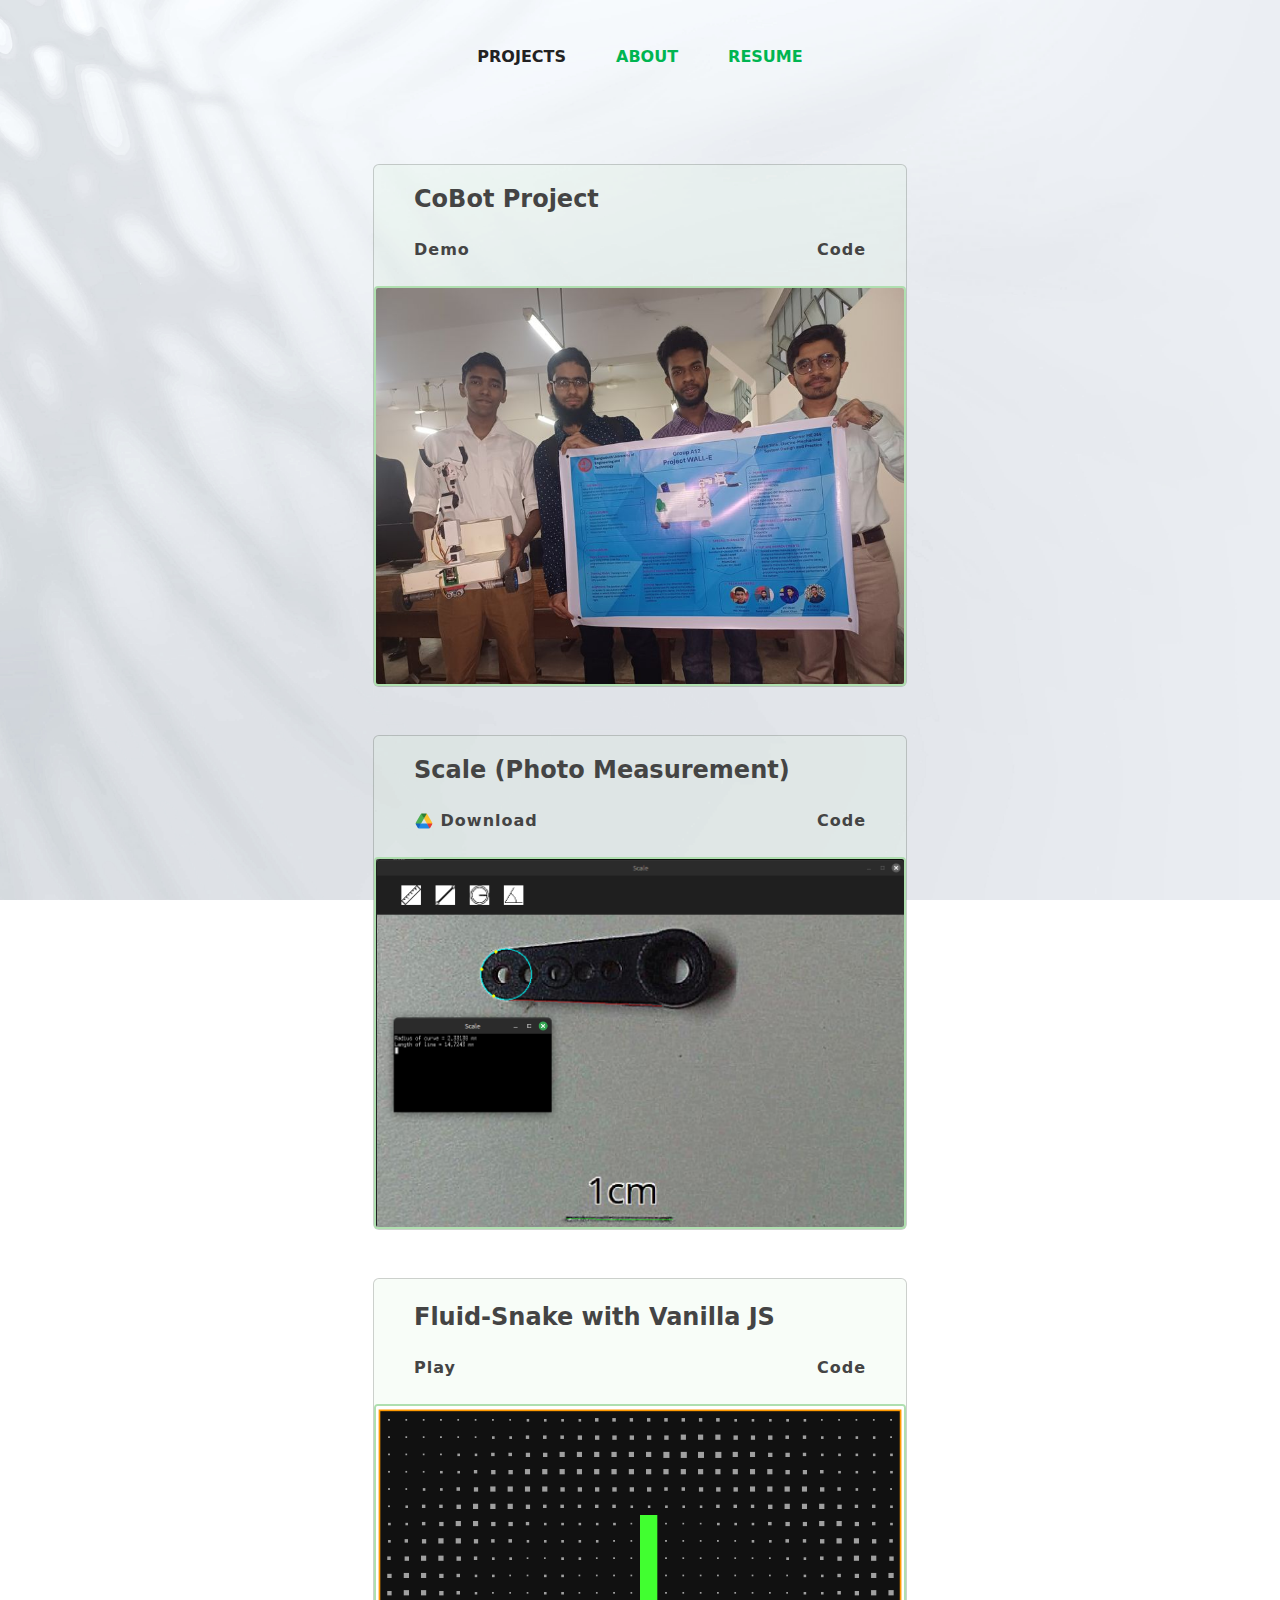
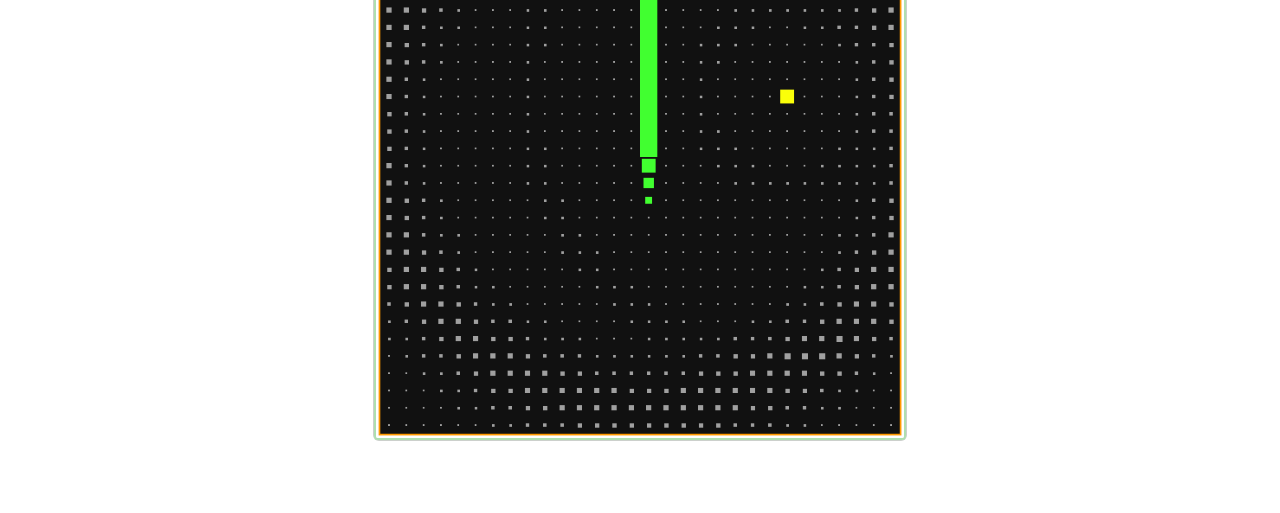
==== index.html @ 67dd0da6 "Oops 😅" ====
<!DOCTYPE html>
<html lang="en">
<head>
    <meta charset="UTF-8">
    <meta http-equiv="X-UA-Compatible" content="IE=edge">
    <meta name="viewport" content="width=device-width, initial-scale=1.0">
    <link rel="stylesheet" href="style.css">
    
    <link rel="icon" type="image/x-icon" href="favicon.ico">

    <link href="https://fonts.googleapis.com/css?family=Libre+Baskerville:400,400i,700|Libre+Franklin" rel="stylesheet">
    
    <link href="https://cdn.jsdelivr.net/npm/bootstrap@5.3.3/dist/css/bootstrap.min.css" rel="stylesheet" integrity="sha384-QWTKZyjpPEjISv5WaRU9OFeRpok6YctnYmDr5pNlyT2bRjXh0JMhjY6hW+ALEwIH" crossorigin="anonymous">
    <link rel="stylesheet" href="https://use.fontawesome.com/releases/v5.15.3/css/all.css" integrity="sha384-SZXxX4whJ79/gErwcOYf+zWLeJdY/qpuqC4cAa9rOGUstPomtqpuNWT9wdPEn2fk" crossorigin="anonymous">
    <title>Hossain Rion</title>
</head>
<body>

     <nav>
        <ul id="nav" class="nav">
            <a id="projectButton">PROJECTS</a>
            <a href="https://best-rion.github.io/me/about/">ABOUT</a>
            <a href="https://best-rion.github.io/me/resume/">RESUME</a>
        </ul>
    </nav>


    <div class="container px-4 pb-4" style="margin-top: 90px;">

        <div class="row">

            <div class="col-md-3">
            </div>

            <div class="col-md-6">

                <div class="card mb-5">
                    <div class="card-body mx-4">


                        <h4 class="card-title mt-1 mb-4"><strong><a href="https://best-rion.github.io/me/projects/cobot">CoBot Project <small><i class="fa fa-link"></i></small></a></strong></h4> 


                        <div class="buttons d-flex justify-content-between my-2">
                            <a href="https://youtu.be/s4-VwGIA23M?feature=shared" class="video" target="_blank"><i class="fab fa-youtube"></i> <span>Demo</span></a>
                            <a href="https://drive.google.com/drive/folders/1UnRLRKpYMSq6IgiAxUW89C7JoHfhOBBL?usp=sharing" class="code" target="_blank"><i class="fa fa-code"></i> <span>Code</span></a>
                        </div>
                    </div>
                    <a href="https://best-rion.github.io/me/projects/images/cobot.jpg"><img class="card-img-bottom" src="projects/images/cobot.jpg" alt="..."></a>
                </div>

                <div class="card mb-5">
                    <div class="card-body mx-4">

                        <h4 class="card-title mt-1 mb-4"><strong><a href="projects/scale">Scale (Photo Measurement) <small><i class="fa fa-link"></i></small></a></strong></h4> 

                        <div class="buttons d-flex justify-content-between my-2">
                            <a href="https://drive.google.com/drive/folders/1VV7o0hwPPrWhuUcIocWwbEvyMAl4trq7?usp=drive_link" class="download">
                                <svg xmlns="http://www.w3.org/2000/svg" x="0px" y="0px" width="20" height="20" viewBox="0 0 48 48">
<path fill="#1e88e5" d="M38.59,39c-0.535,0.93-0.298,1.68-1.195,2.197C36.498,41.715,35.465,42,34.39,42H13.61 c-1.074,0-2.106-0.285-3.004-0.802C9.708,40.681,9.945,39.93,9.41,39l7.67-9h13.84L38.59,39z"></path><path fill="#fbc02d" d="M27.463,6.999c1.073-0.002,2.104-0.716,3.001-0.198c0.897,0.519,1.66,1.27,2.197,2.201l10.39,17.996 c0.537,0.93,0.807,1.967,0.808,3.002c0.001,1.037-1.267,2.073-1.806,3.001l-11.127-3.005l-6.924-11.993L27.463,6.999z"></path><path fill="#e53935" d="M43.86,30c0,1.04-0.27,2.07-0.81,3l-3.67,6.35c-0.53,0.78-1.21,1.4-1.99,1.85L30.92,30H43.86z"></path><path fill="#4caf50" d="M5.947,33.001c-0.538-0.928-1.806-1.964-1.806-3c0.001-1.036,0.27-2.073,0.808-3.004l10.39-17.996 c0.537-0.93,1.3-1.682,2.196-2.2c0.897-0.519,1.929,0.195,3.002,0.197l3.459,11.009l-6.922,11.989L5.947,33.001z"></path><path fill="#1565c0" d="M17.08,30l-6.47,11.2c-0.78-0.45-1.46-1.07-1.99-1.85L4.95,33c-0.54-0.93-0.81-1.96-0.81-3H17.08z"></path><path fill="#2e7d32" d="M30.46,6.8L24,18L17.53,6.8c0.78-0.45,1.66-0.73,2.6-0.79L27.46,6C28.54,6,29.57,6.28,30.46,6.8z"></path>
</svg>
                                <span>Download</span></a>
                            <a href="https://github.com/best-rion/Scale" class="code" target="_blank"><i class="fa fa-code"></i> <span>Code</span></a>
                        </div>
                    </div>
                    <a href="https://best-rion.github.io/me/projects/images/scale.png"><img class="card-img-bottom" src="projects/images/scale.png" alt="..."></a>
                </div>

                <div class="card mb-5">
                    <div class="card-body mx-4">
                        <h4 class="card-title mt-2 mb-4"><strong>Fluid-Snake with Vanilla JS</strong></h4>
                        <div class="buttons d-flex justify-content-between my-2">
                            <a href="https://best-rion.github.io/FluidSnake" class="play" target="_blank"><i class="fa fa-play"></i>  <span>Play</span></a>
                            <a href="https://github.com/best-rion/FluidSnake" class="code" target="_blank"><i class="fa fa-code"></i> <span>Code</span></a>
                        </div>
                    </div>
                    <a href="https://best-rion.github.io/me/projects/images/fluid_snake.png"><img class="card-img-bottom" src="projects/images/fluid_snake.png" alt="..."></a>
                </div>

                
            </div>

            <div class="col-md-3">
            </div>

        </div>

    </div>

    <script src="https://cdn.jsdelivr.net/npm/bootstrap@5.3.3/dist/js/bootstrap.bundle.min.js" integrity="sha384-YvpcrYf0tY3lHB60NNkmXc5s9fDVZLESaAA55NDzOxhy9GkcIdslK1eN7N6jIeHz" crossorigin="anonymous"></script>
</body>
</html>
---- style.css ----
:root {
  --light: #00d55f;
  --dark: #00b551;
}

*{
    box-sizing: border-box;
    margin: 0;
    padding: 0;
}

a{
    text-decoration: none !important;
    color: #444 !important;
}

.fa-link{
  color: #bebebe !important;
}

a:hover{
    color: #bebebe !important;
}

body{
    height: 100vh;
    width: 100%;
    padding:0;
    margin:0;
    background-repeat: no-repeat;
    background-size: cover;
    background-image: url("bg.jpg");
    background-position: center center;
    background-attachment: fixed;
    position: relative;
}
.card {
    background-color: #d8f5d82c !important;

}

.card h4 {
    color: #444;
}

.card .buttons a {

    color: rgb(100, 100, 100);
    font-weight: 600;
    letter-spacing: 1px;

}

.card img {
   border-radius: 4px;
   border: 2px solid #AFDFAF;
}

.striked {
    text-decoration: line-through;
}


.fa-youtube {
    color: #CD201F;
}

.fa-code {
    color: #7F00FF;
}

.fa-globe {
    color:rgb(0, 128, 179);
}

.fa-play
{
  color: #4493f8;
}

.video:hover > span {
    color: #CD201F;
}

.link:hover > span {
    color:rgb(0, 128, 179);
}

.download:hover > span {
  color: #1594d4;
}

.code:hover > span {
    color:#7F00FF;
}

.play:hover > span {
    color: #4493f8;
}

nav {
    position: relative;
    width: 100%;
    margin-top: 40px;
}



.nav {
    padding: 0;
    width: 100%;
    text-align: center;
    background-color: transparent;
    position: relative;
}


ul a {
    text-align: center;
    display: inline-block;
    color: var(--dark) !important;
    margin: 5px 25px;
    font-size: 16px;
    font-weight: 800;
}

ul a:hover {
    color: var(--light) !important;
}

#projectButton {

    color: #222 !important;

}


#nav {
        display: flex;
        flex-direction: row;
        justify-content: center;
        top: 0;
    }
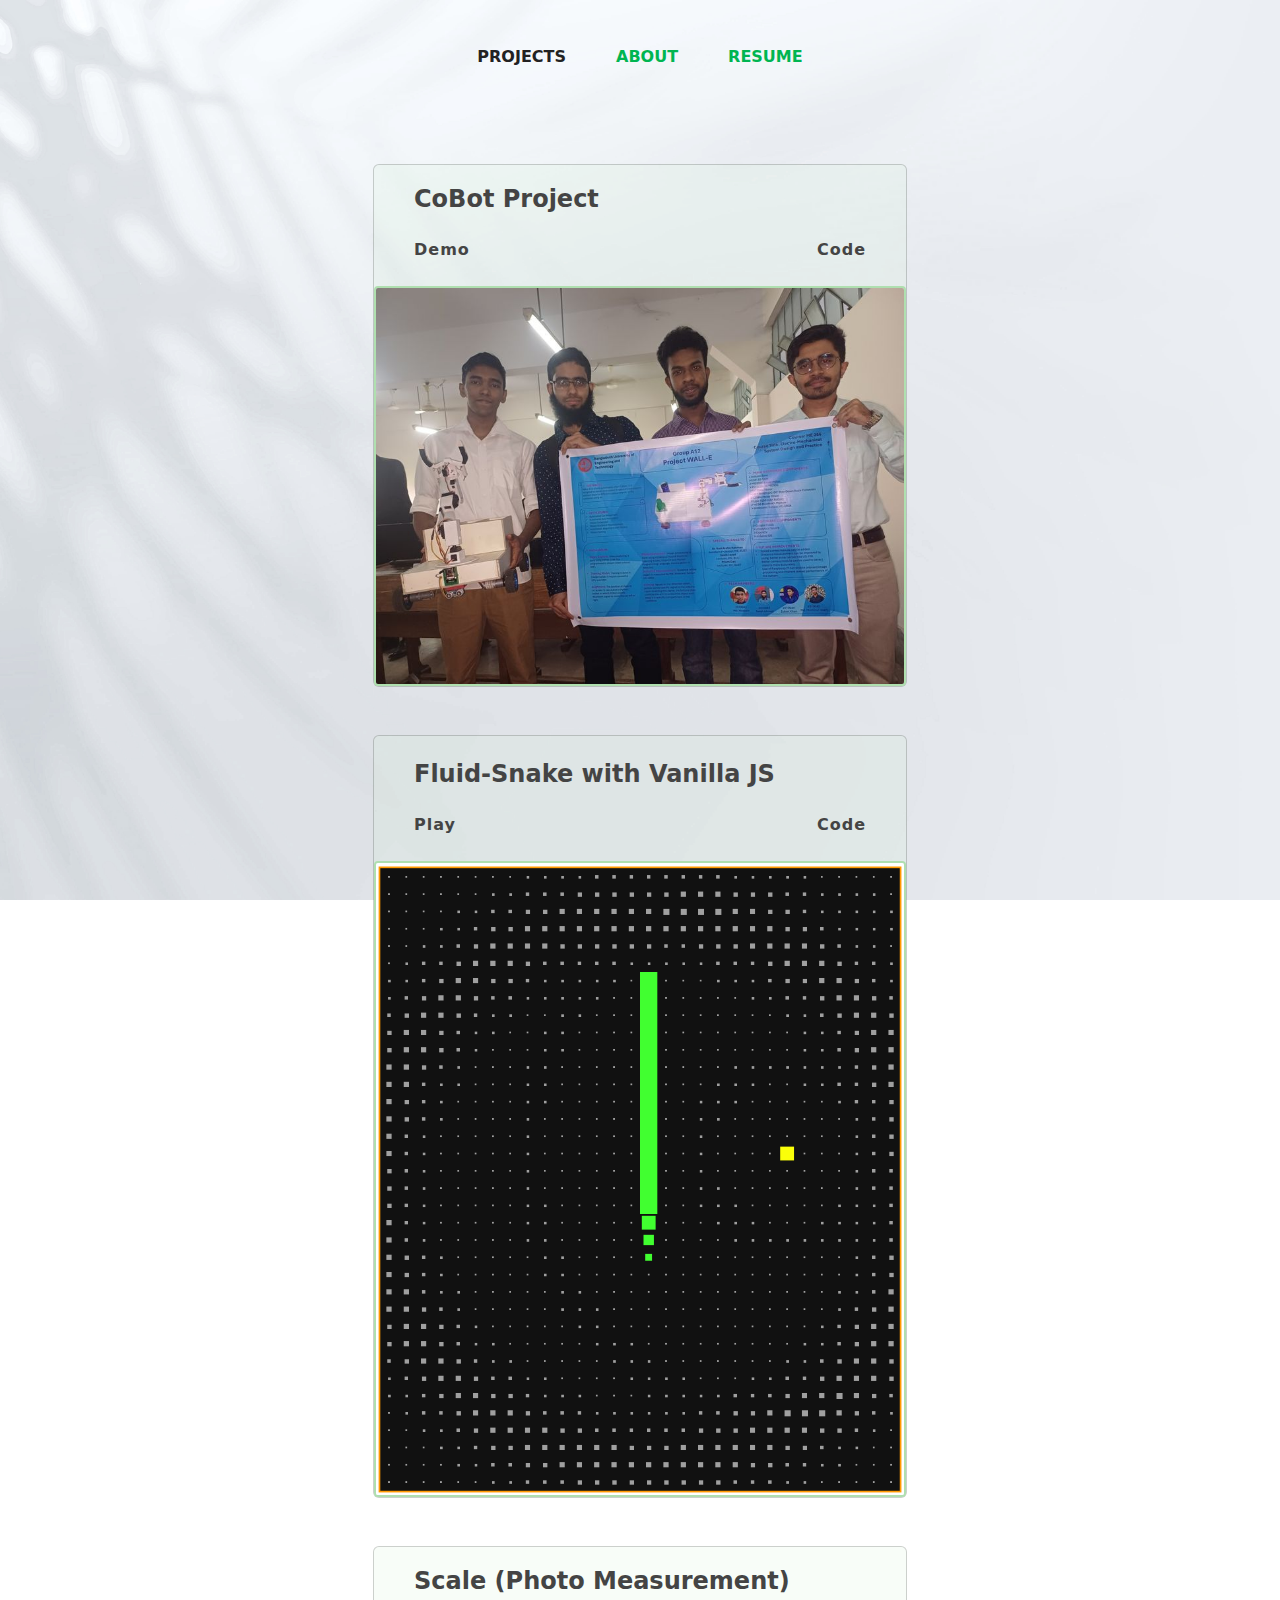
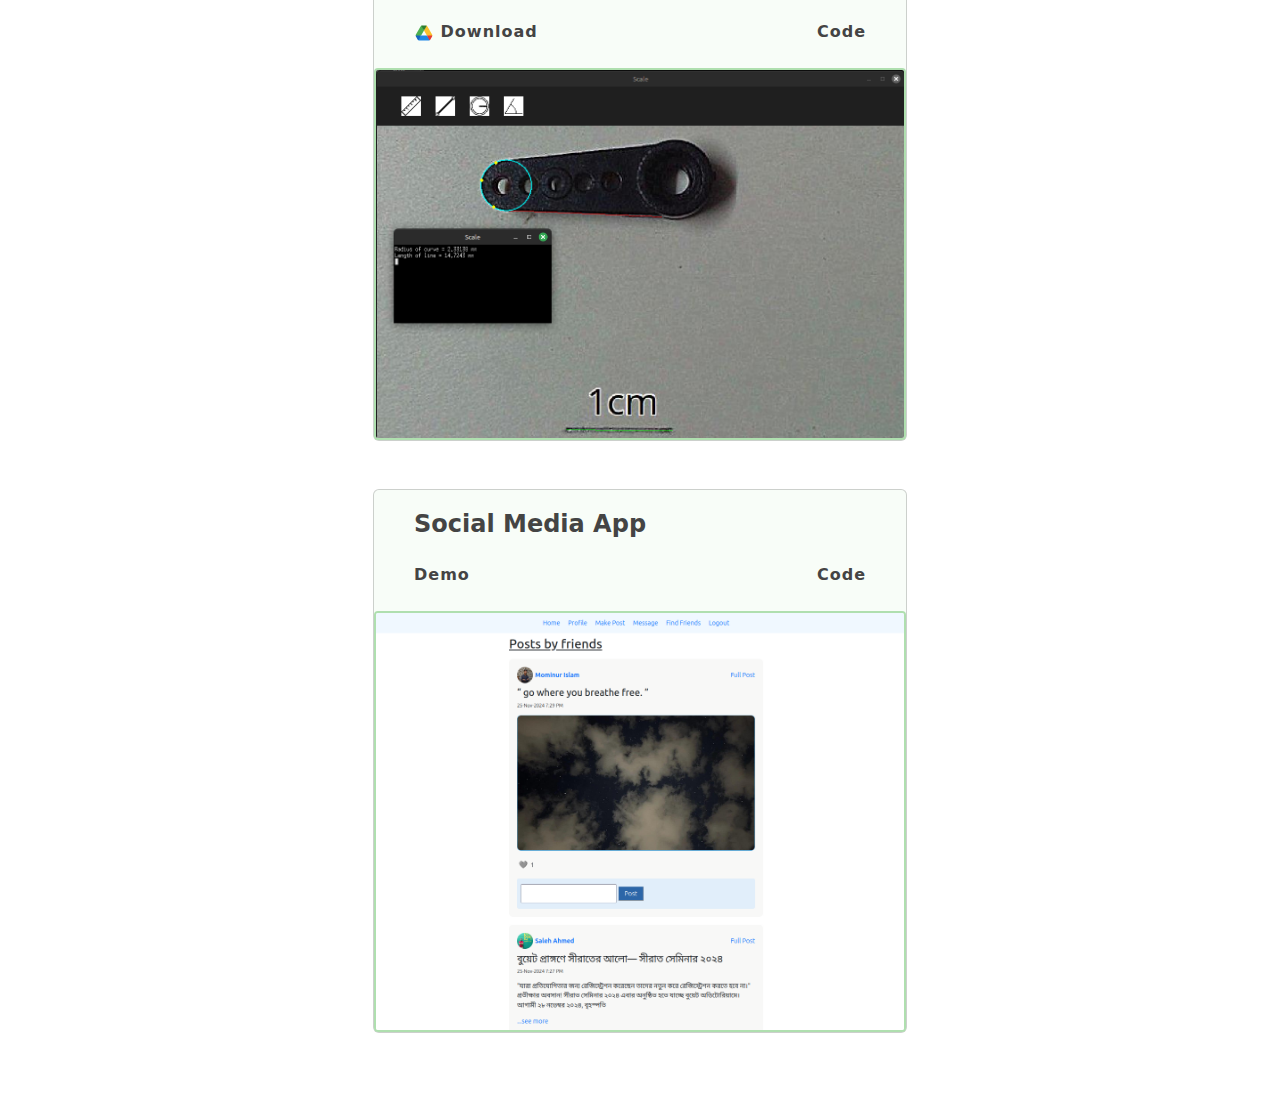
==== commit f60b2e49: "Social Media project added" ====
--- a/index.html
+++ b/index.html
@@ -29,17 +29,15 @@
 
         <div class="row">
 
-            <div class="col-md-3">
-            </div>
+            <div class="col-md-3"></div>
 
             <div class="col-md-6">
-
+                
+                
                 <div class="card mb-5">
                     <div class="card-body mx-4">
 
-
-                        <h4 class="card-title mt-1 mb-4"><strong><a href="https://best-rion.github.io/me/projects/cobot">CoBot Project <small><i class="fa fa-link"></i></small></a></strong></h4> 
-
+                        <h4 class="card-title mt-1 mb-4"><strong><a href="projects/cobot">CoBot Project <small><i class="fa fa-link"></i></small></a></strong></h4> 
 
                         <div class="buttons d-flex justify-content-between my-2">
                             <a href="https://youtu.be/s4-VwGIA23M?feature=shared" class="video" target="_blank"><i class="fab fa-youtube"></i> <span>Demo</span></a>
@@ -49,22 +47,8 @@
                     <a href="https://best-rion.github.io/me/projects/images/cobot.jpg"><img class="card-img-bottom" src="projects/images/cobot.jpg" alt="..."></a>
                 </div>
 
-                <div class="card mb-5">
-                    <div class="card-body mx-4">
 
-                        <h4 class="card-title mt-1 mb-4"><strong><a href="projects/scale">Scale (Photo Measurement) <small><i class="fa fa-link"></i></small></a></strong></h4> 
 
-                        <div class="buttons d-flex justify-content-between my-2">
-                            <a href="https://drive.google.com/drive/folders/1VV7o0hwPPrWhuUcIocWwbEvyMAl4trq7?usp=drive_link" class="download">
-                                <svg xmlns="http://www.w3.org/2000/svg" x="0px" y="0px" width="20" height="20" viewBox="0 0 48 48">
-<path fill="#1e88e5" d="M38.59,39c-0.535,0.93-0.298,1.68-1.195,2.197C36.498,41.715,35.465,42,34.39,42H13.61 c-1.074,0-2.106-0.285-3.004-0.802C9.708,40.681,9.945,39.93,9.41,39l7.67-9h13.84L38.59,39z"></path><path fill="#fbc02d" d="M27.463,6.999c1.073-0.002,2.104-0.716,3.001-0.198c0.897,0.519,1.66,1.27,2.197,2.201l10.39,17.996 c0.537,0.93,0.807,1.967,0.808,3.002c0.001,1.037-1.267,2.073-1.806,3.001l-11.127-3.005l-6.924-11.993L27.463,6.999z"></path><path fill="#e53935" d="M43.86,30c0,1.04-0.27,2.07-0.81,3l-3.67,6.35c-0.53,0.78-1.21,1.4-1.99,1.85L30.92,30H43.86z"></path><path fill="#4caf50" d="M5.947,33.001c-0.538-0.928-1.806-1.964-1.806-3c0.001-1.036,0.27-2.073,0.808-3.004l10.39-17.996 c0.537-0.93,1.3-1.682,2.196-2.2c0.897-0.519,1.929,0.195,3.002,0.197l3.459,11.009l-6.922,11.989L5.947,33.001z"></path><path fill="#1565c0" d="M17.08,30l-6.47,11.2c-0.78-0.45-1.46-1.07-1.99-1.85L4.95,33c-0.54-0.93-0.81-1.96-0.81-3H17.08z"></path><path fill="#2e7d32" d="M30.46,6.8L24,18L17.53,6.8c0.78-0.45,1.66-0.73,2.6-0.79L27.46,6C28.54,6,29.57,6.28,30.46,6.8z"></path>
-</svg>
-                                <span>Download</span></a>
-                            <a href="https://github.com/best-rion/Scale" class="code" target="_blank"><i class="fa fa-code"></i> <span>Code</span></a>
-                        </div>
-                    </div>
-                    <a href="https://best-rion.github.io/me/projects/images/scale.png"><img class="card-img-bottom" src="projects/images/scale.png" alt="..."></a>
-                </div>
 
                 <div class="card mb-5">
                     <div class="card-body mx-4">
@@ -76,6 +60,86 @@
                     </div>
                     <a href="https://best-rion.github.io/me/projects/images/fluid_snake.png"><img class="card-img-bottom" src="projects/images/fluid_snake.png" alt="..."></a>
                 </div>
+
+
+
+
+                <div class="card mb-5">
+                    <div class="card-body mx-4">
+
+                        <h4 class="card-title mt-1 mb-4"><strong><a href="projects/scale">Scale (Photo Measurement) <small><i class="fa fa-link"></i></small></a></strong></h4> 
+
+                        <div class="buttons d-flex justify-content-between my-2">
+                            <a href="https://drive.google.com/drive/folders/1VV7o0hwPPrWhuUcIocWwbEvyMAl4trq7?usp=drive_link" class="download">
+                                <svg xmlns="http://www.w3.org/2000/svg" x="0px" y="0px" width="20" height="20" viewBox="0 0 48 48">
+                                    <path fill="#1e88e5" d="M38.59,39c-0.535,0.93-0.298,1.68-1.195,2.197C36.498,41.715,35.465,42,34.39,42H13.61 c-1.074,0-2.106-0.285-3.004-0.802C9.708,40.681,9.945,39.93,9.41,39l7.67-9h13.84L38.59,39z"></path><path fill="#fbc02d" d="M27.463,6.999c1.073-0.002,2.104-0.716,3.001-0.198c0.897,0.519,1.66,1.27,2.197,2.201l10.39,17.996 c0.537,0.93,0.807,1.967,0.808,3.002c0.001,1.037-1.267,2.073-1.806,3.001l-11.127-3.005l-6.924-11.993L27.463,6.999z"></path><path fill="#e53935" d="M43.86,30c0,1.04-0.27,2.07-0.81,3l-3.67,6.35c-0.53,0.78-1.21,1.4-1.99,1.85L30.92,30H43.86z"></path><path fill="#4caf50" d="M5.947,33.001c-0.538-0.928-1.806-1.964-1.806-3c0.001-1.036,0.27-2.073,0.808-3.004l10.39-17.996 c0.537-0.93,1.3-1.682,2.196-2.2c0.897-0.519,1.929,0.195,3.002,0.197l3.459,11.009l-6.922,11.989L5.947,33.001z"></path><path fill="#1565c0" d="M17.08,30l-6.47,11.2c-0.78-0.45-1.46-1.07-1.99-1.85L4.95,33c-0.54-0.93-0.81-1.96-0.81-3H17.08z"></path><path fill="#2e7d32" d="M30.46,6.8L24,18L17.53,6.8c0.78-0.45,1.66-0.73,2.6-0.79L27.46,6C28.54,6,29.57,6.28,30.46,6.8z"></path>
+                                </svg>
+                                <span>Download</span></a>
+                            <a href="https://github.com/best-rion/Scale" class="code" target="_blank"><i class="fa fa-code"></i> <span>Code</span></a>
+                        </div>
+                    </div>
+                    <a href="https://best-rion.github.io/me/projects/images/scale.png"><img class="card-img-bottom" src="projects/images/scale.png" alt="..."></a>
+                </div>
+                
+
+
+                <div class="card mb-5">
+                    <div class="card-body mx-4">
+
+                        <h4 class="card-title mt-1 mb-4"><strong><a href="projects/Social">Social Media App <small><i class="fa fa-link"></i></small></a></strong></h4> 
+
+                        <div class="buttons d-flex justify-content-between my-2">
+                            <a href="https://youtu.be/NNZslURj-Yw" class="video" target="_blank"><i class="fab fa-youtube"></i> <span>Demo</span></a>
+                            <a href="https://github.com/best-rion/SpringBootSocialMedia" class="code" target="_blank"><i class="fa fa-code"></i> <span>Code</span></a>
+                        </div>
+                    </div>
+                    <a href="https://best-rion.github.io/me/projects/images/social.png"><img class="card-img-bottom" src="projects/images/social.png" alt="..."></a>
+                </div>
+
+
+
+                <!--div class="card mb-5">
+                    <div class="card-body mx-4">
+
+                        <h4 class="card-title mt-1 mb-4"><strong><a href="projects/E-commerce">E-commerce Model <small><i class="fa fa-link"></i></small></a></strong></h4> 
+
+                        <div class="buttons d-flex justify-content-between my-2">
+                            <a href="#" class="video" target="_blank"><span>Demo</span></a>
+                            <a href="https://github.com/best-rion/SpringBootEcommerce" class="code" target="_blank"><i class="fa fa-code"></i> <span>Code</span></a>
+                        </div>
+                    </div>
+                    <a href="https://best-rion.github.io/me/projects/images/ecommerce.png"><img class="card-img-bottom" src="projects/images/ecommerce.png" alt="..."></a>
+                </div>
+
+
+
+                <div class="card mb-5">
+                    <div class="card-body mx-4">
+
+                        <h4 class="card-title mt-1 mb-4"><strong><a href="projects/Shooter">Multiplayer Shooter <small><i class="fa fa-link"></i></small></a></strong></h4> 
+
+                        <div class="buttons d-flex justify-content-between my-2">
+                            <a href="#" class="video" target="_blank"><span>Demo</span></a>
+                            <a href="https://github.com/best-rion/ServerForMultiplayerShooter" class="code" target="_blank"><i class="fa fa-code"></i> <span>Code</span></a>
+                        </div>
+                    </div>
+                    <a href="https://best-rion.github.io/me/projects/images/multiplayer.png"><img class="card-img-bottom" src="projects/images/multiplayer.png" alt="..."></a>
+                </div>
+
+
+
+                <div class="card mb-5">
+                    <div class="card-body mx-4">
+
+                        <h4 class="card-title mt-1 mb-4"><strong><a href="projects/PetShop">PetShop Management <small><i class="fa fa-link"></i></small></a></strong></h4> 
+
+                        <div class="buttons d-flex justify-content-between my-2">
+                            <a href="#" class="video" target="_blank"><span>Demo</span></a>
+                            <a href="https://github.com/best-rion/SpringBootPetShop" class="code" target="_blank"><i class="fa fa-code"></i> <span>Code</span></a>
+                        </div>
+                    </div>
+                    <a href="https://best-rion.github.io/me/projects/images/pet-shop.png"><img class="card-img-bottom" src="projects/images/pet-shop.png" alt="..."></a>
+                </div-->
 
                 
             </div>
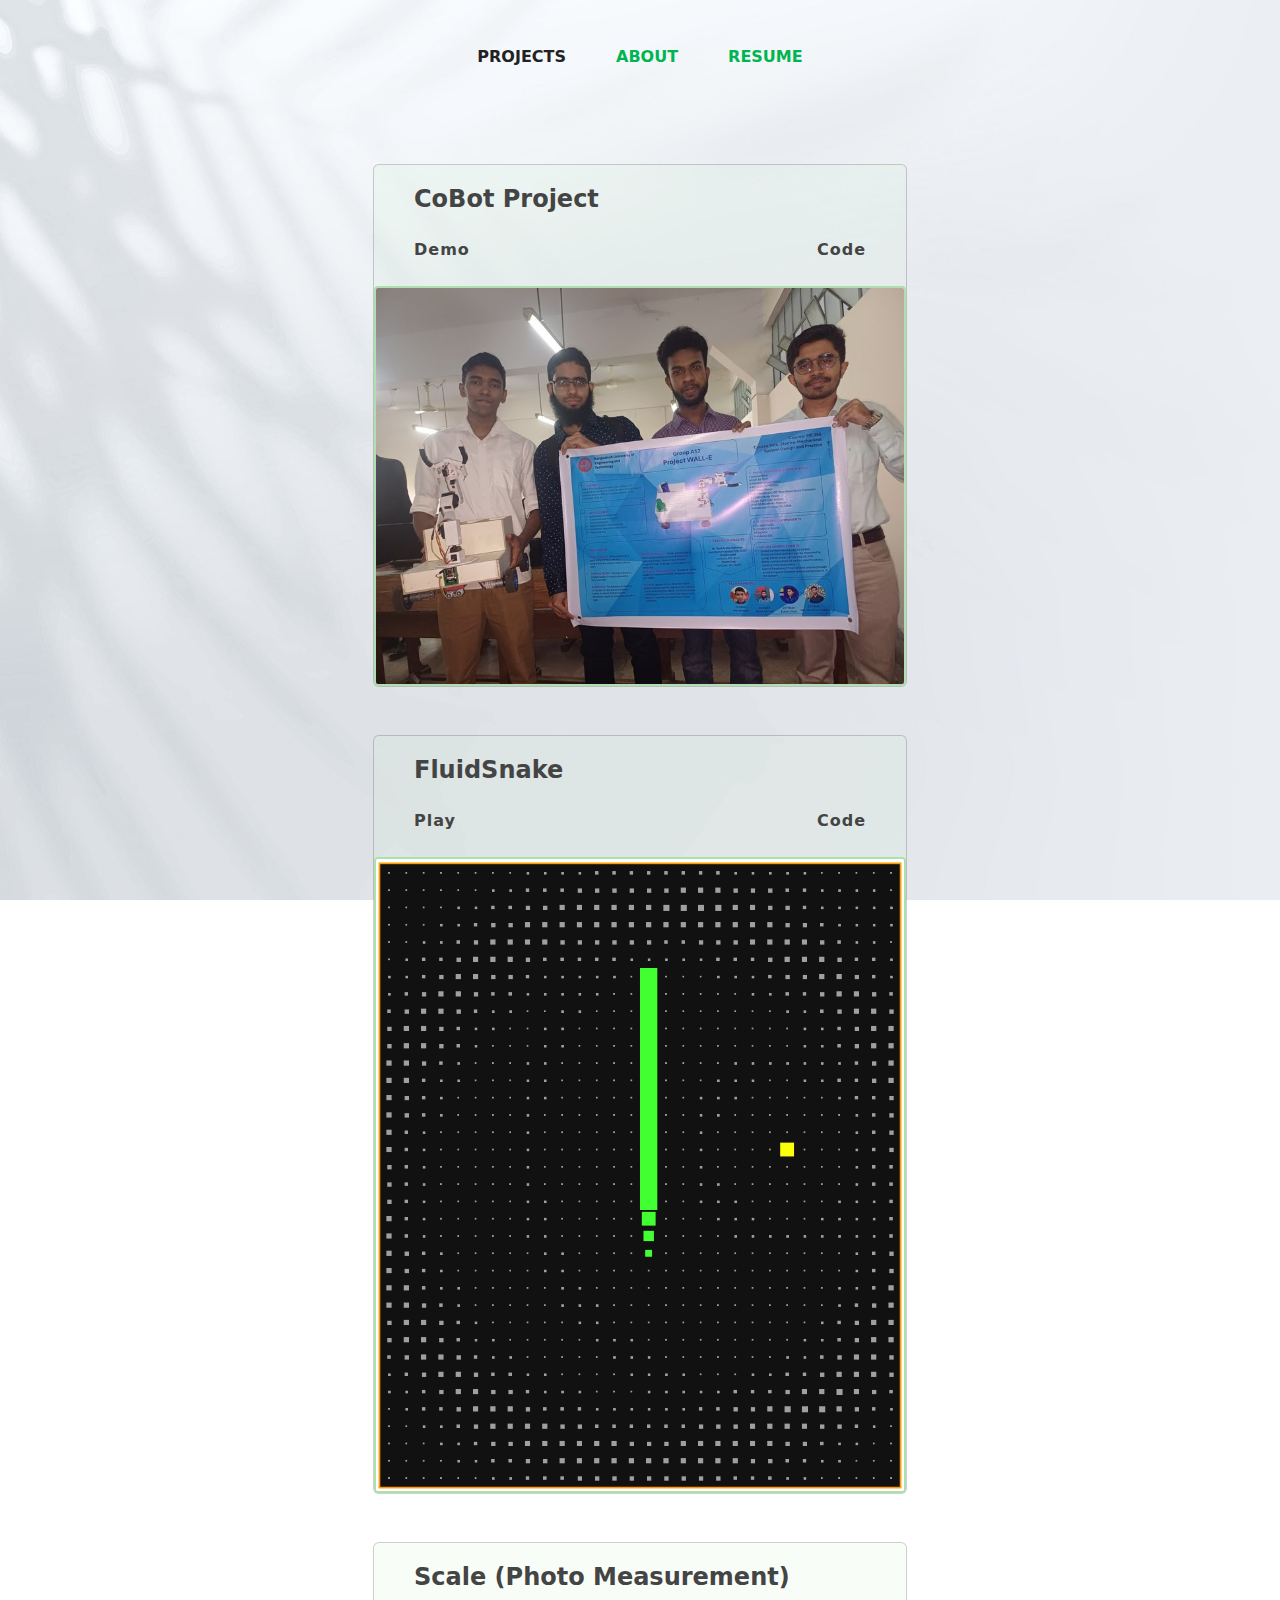
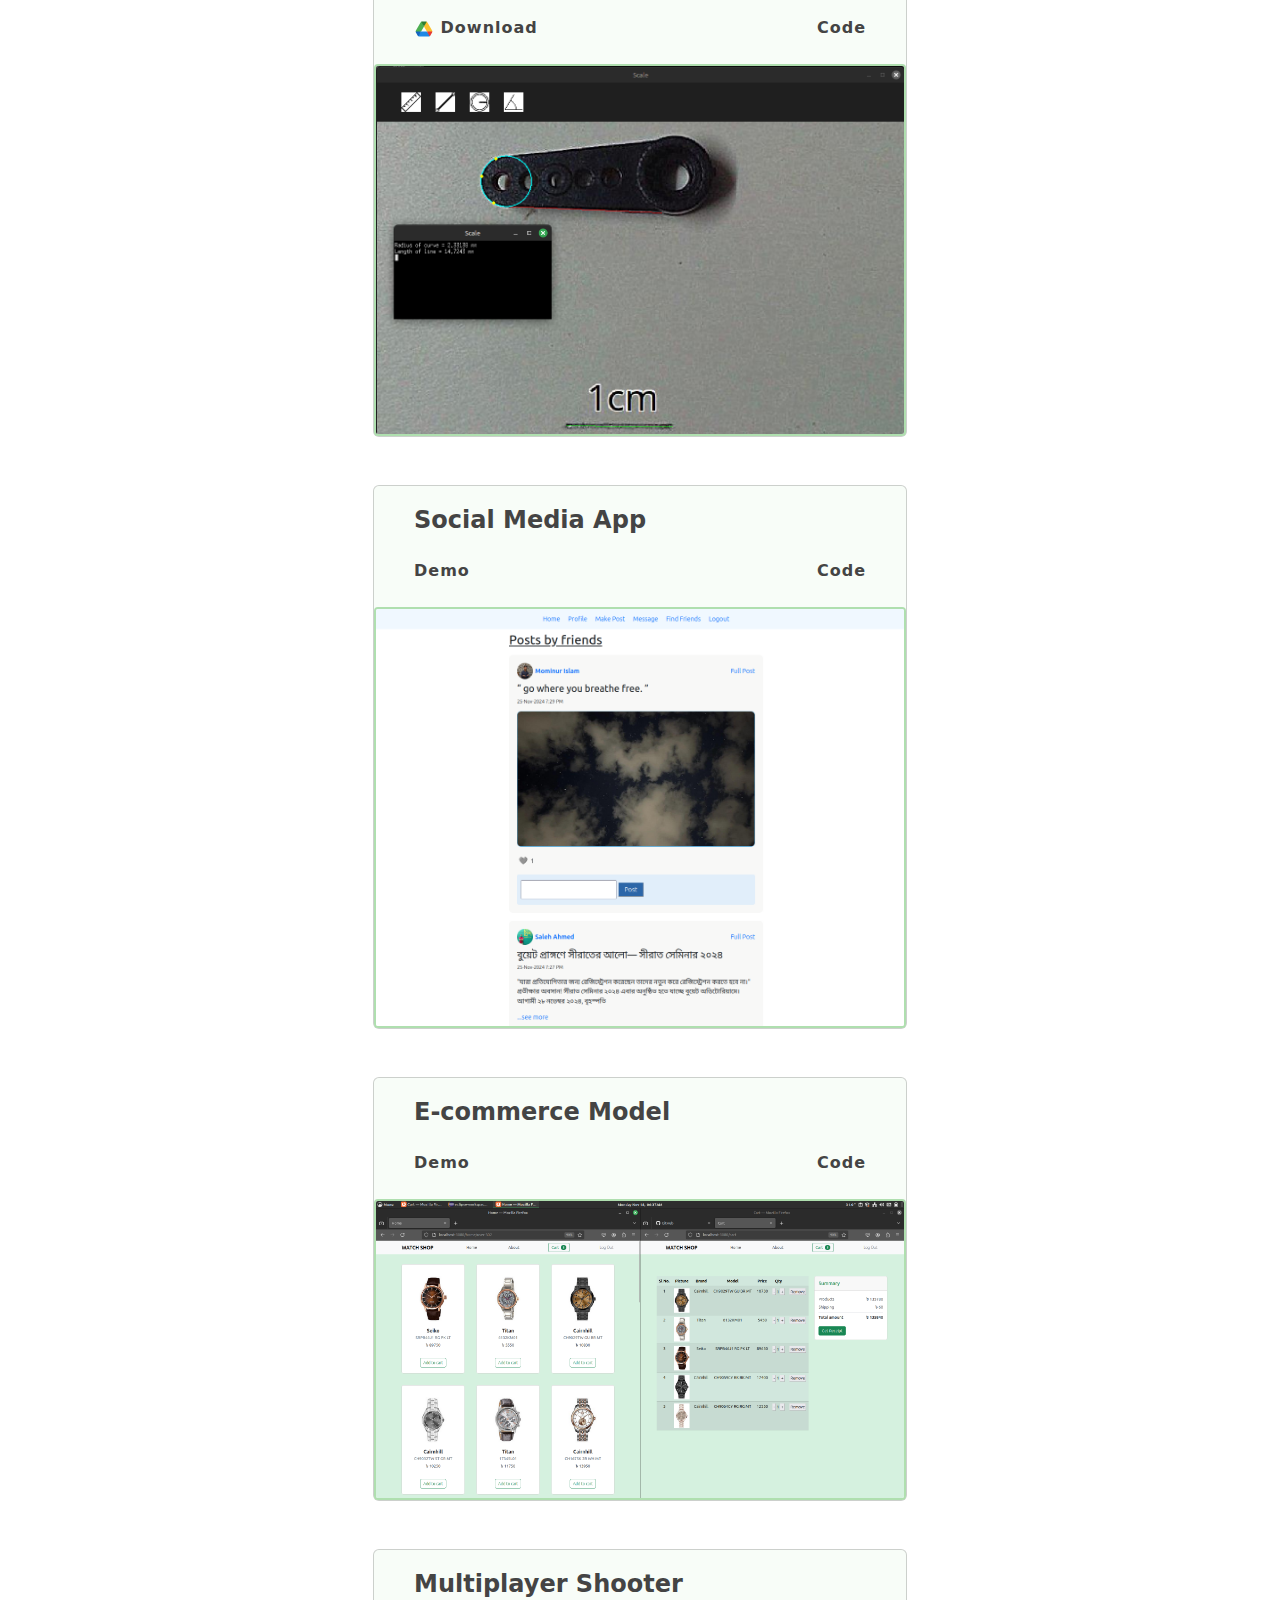
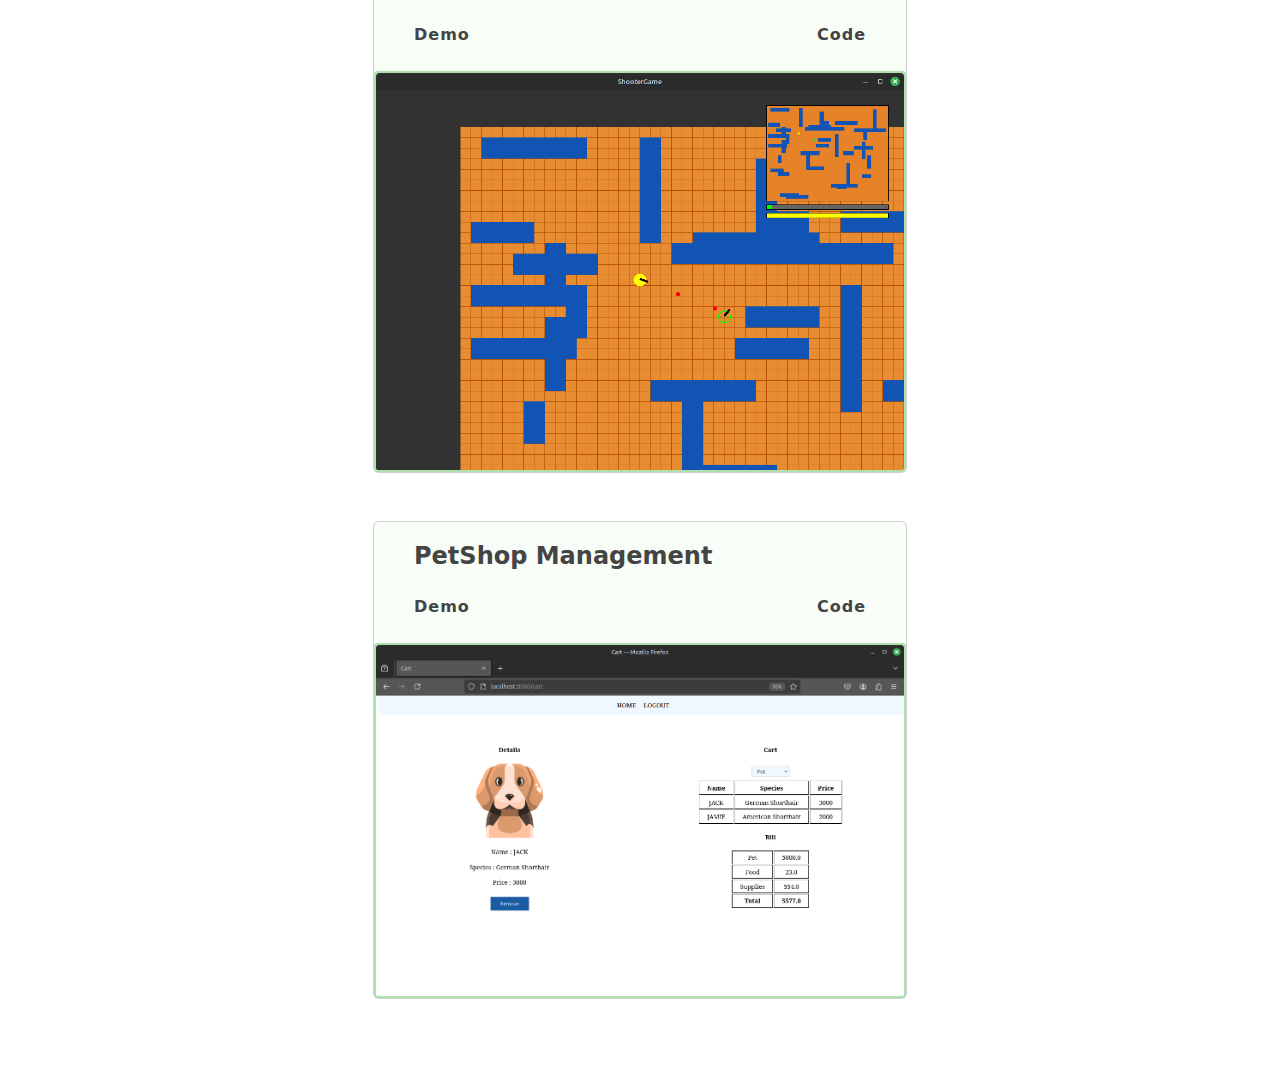
==== commit e7348e1e: "Added documentation to all projects" ====
--- a/index.html
+++ b/index.html
@@ -44,7 +44,7 @@
                             <a href="https://drive.google.com/drive/folders/1UnRLRKpYMSq6IgiAxUW89C7JoHfhOBBL?usp=sharing" class="code" target="_blank"><i class="fa fa-code"></i> <span>Code</span></a>
                         </div>
                     </div>
-                    <a href="https://best-rion.github.io/me/projects/images/cobot.jpg"><img class="card-img-bottom" src="projects/images/cobot.jpg" alt="..."></a>
+                    <a href="images/cobot.jpg"><img class="card-img-bottom" src="images/cobot.jpg" alt="..."></a>
                 </div>
 
 
@@ -52,13 +52,13 @@
 
                 <div class="card mb-5">
                     <div class="card-body mx-4">
-                        <h4 class="card-title mt-2 mb-4"><strong>Fluid-Snake with Vanilla JS</strong></h4>
+                        <h4 class="card-title mt-1 mb-4"><strong><a href="projects/FluidSnake">FluidSnake <small><i class="fa fa-link"></i></small></a></strong></h4> 
                         <div class="buttons d-flex justify-content-between my-2">
                             <a href="https://best-rion.github.io/FluidSnake" class="play" target="_blank"><i class="fa fa-play"></i>  <span>Play</span></a>
                             <a href="https://github.com/best-rion/FluidSnake" class="code" target="_blank"><i class="fa fa-code"></i> <span>Code</span></a>
                         </div>
                     </div>
-                    <a href="https://best-rion.github.io/me/projects/images/fluid_snake.png"><img class="card-img-bottom" src="projects/images/fluid_snake.png" alt="..."></a>
+                    <a href="images/fluid_snake.png"><img class="card-img-bottom" src="images/fluid_snake.png" alt="..."></a>
                 </div>
 
 
@@ -78,7 +78,7 @@
                             <a href="https://github.com/best-rion/Scale" class="code" target="_blank"><i class="fa fa-code"></i> <span>Code</span></a>
                         </div>
                     </div>
-                    <a href="https://best-rion.github.io/me/projects/images/scale.png"><img class="card-img-bottom" src="projects/images/scale.png" alt="..."></a>
+                    <a href="images/scale.png"><img class="card-img-bottom" src="images/scale.png" alt="..."></a>
                 </div>
                 
 
@@ -93,22 +93,22 @@
                             <a href="https://github.com/best-rion/SpringBootSocialMedia" class="code" target="_blank"><i class="fa fa-code"></i> <span>Code</span></a>
                         </div>
                     </div>
-                    <a href="https://best-rion.github.io/me/projects/images/social.png"><img class="card-img-bottom" src="projects/images/social.png" alt="..."></a>
+                    <a href="images/social.png"><img class="card-img-bottom" src="images/social.png" alt="..."></a>
                 </div>
 
 
 
-                <!--div class="card mb-5">
+                <div class="card mb-5">
                     <div class="card-body mx-4">
 
                         <h4 class="card-title mt-1 mb-4"><strong><a href="projects/E-commerce">E-commerce Model <small><i class="fa fa-link"></i></small></a></strong></h4> 
 
                         <div class="buttons d-flex justify-content-between my-2">
-                            <a href="#" class="video" target="_blank"><span>Demo</span></a>
+                            <a href="https://youtu.be/kiaO4d1ZIV0" class="video" target="_blank"><i class="fab fa-youtube"></i> <span>Demo</span></a>
                             <a href="https://github.com/best-rion/SpringBootEcommerce" class="code" target="_blank"><i class="fa fa-code"></i> <span>Code</span></a>
                         </div>
                     </div>
-                    <a href="https://best-rion.github.io/me/projects/images/ecommerce.png"><img class="card-img-bottom" src="projects/images/ecommerce.png" alt="..."></a>
+                    <a href="images/ecommerce.png"><img class="card-img-bottom" src="images/ecommerce.png" alt="..."></a>
                 </div>
 
 
@@ -123,7 +123,7 @@
                             <a href="https://github.com/best-rion/ServerForMultiplayerShooter" class="code" target="_blank"><i class="fa fa-code"></i> <span>Code</span></a>
                         </div>
                     </div>
-                    <a href="https://best-rion.github.io/me/projects/images/multiplayer.png"><img class="card-img-bottom" src="projects/images/multiplayer.png" alt="..."></a>
+                    <a href="images/multiplayer.png"><img class="card-img-bottom" src="images/multiplayer.png" alt="..."></a>
                 </div>
 
 
@@ -138,8 +138,8 @@
                             <a href="https://github.com/best-rion/SpringBootPetShop" class="code" target="_blank"><i class="fa fa-code"></i> <span>Code</span></a>
                         </div>
                     </div>
-                    <a href="https://best-rion.github.io/me/projects/images/pet-shop.png"><img class="card-img-bottom" src="projects/images/pet-shop.png" alt="..."></a>
-                </div-->
+                    <a href="images/pet-shop.png"><img class="card-img-bottom" src="images/pet-shop.png" alt="..."></a>
+                </div>
 
                 
             </div>
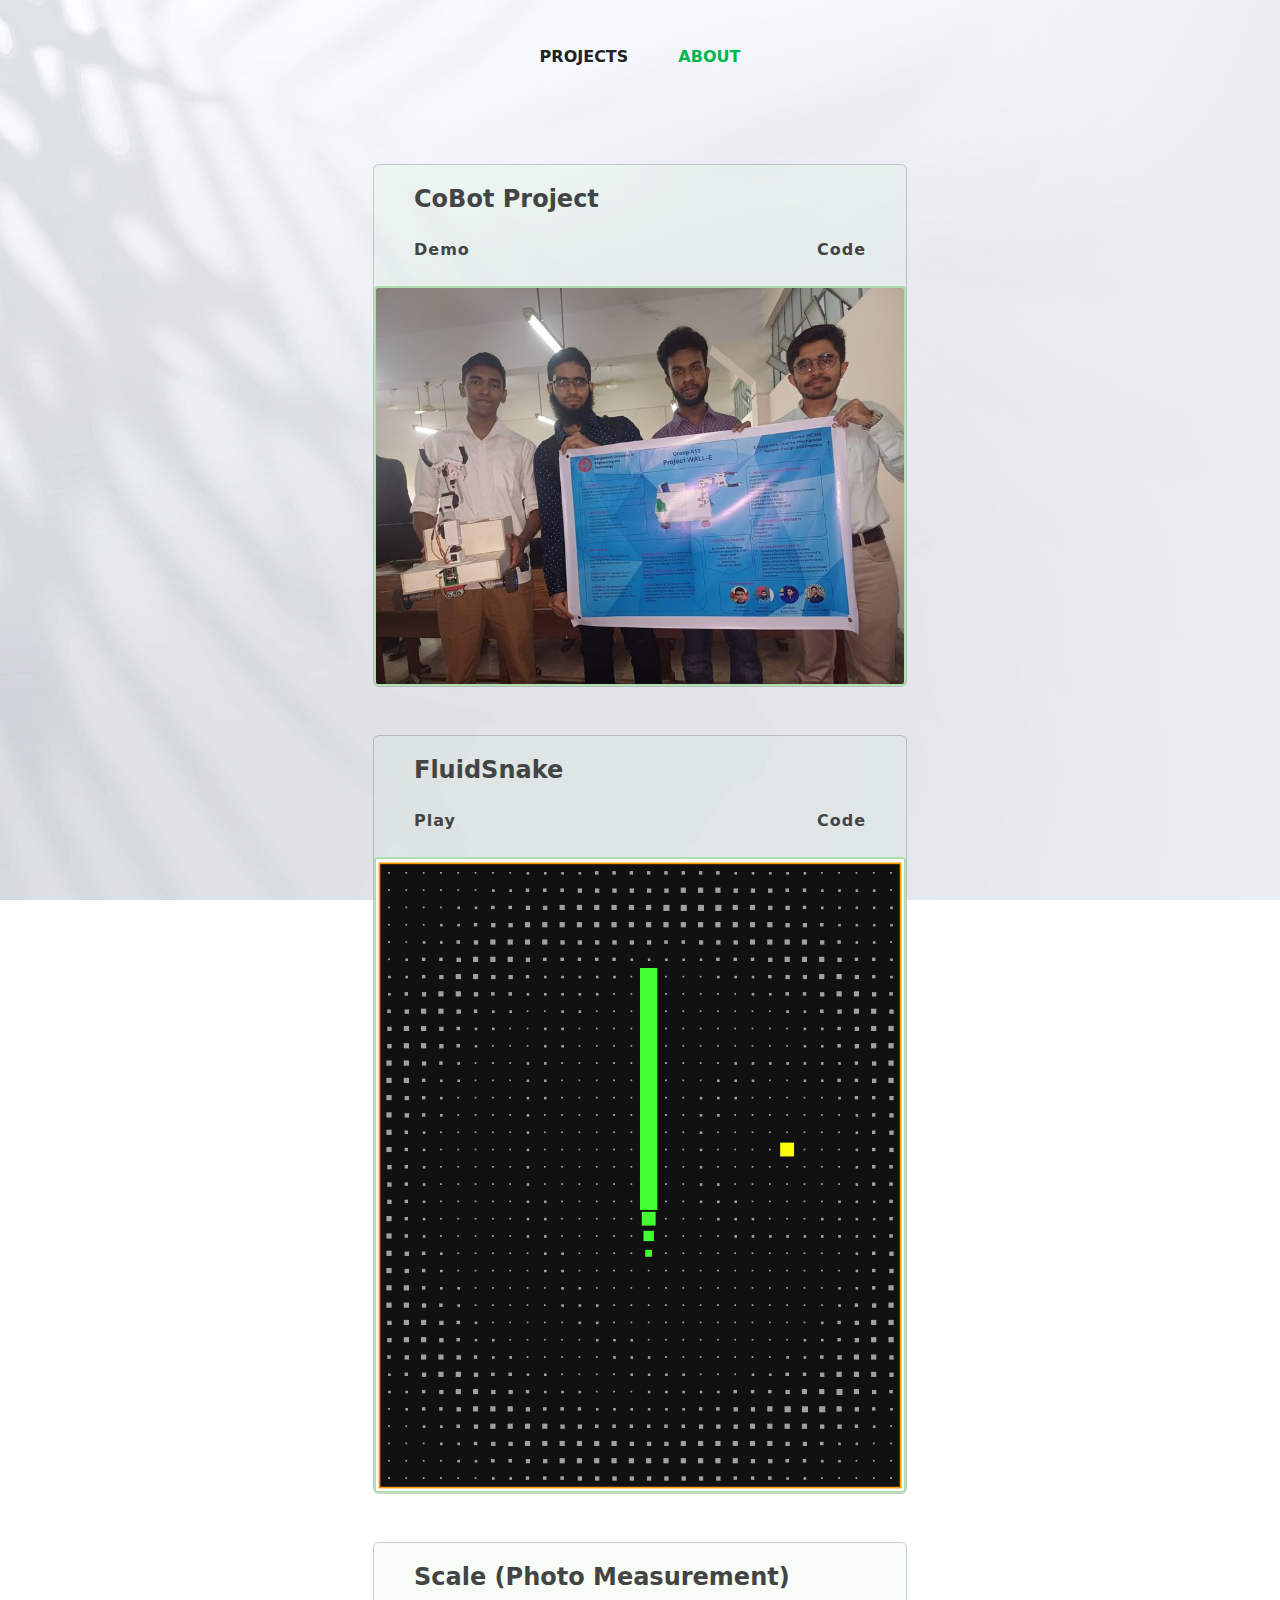
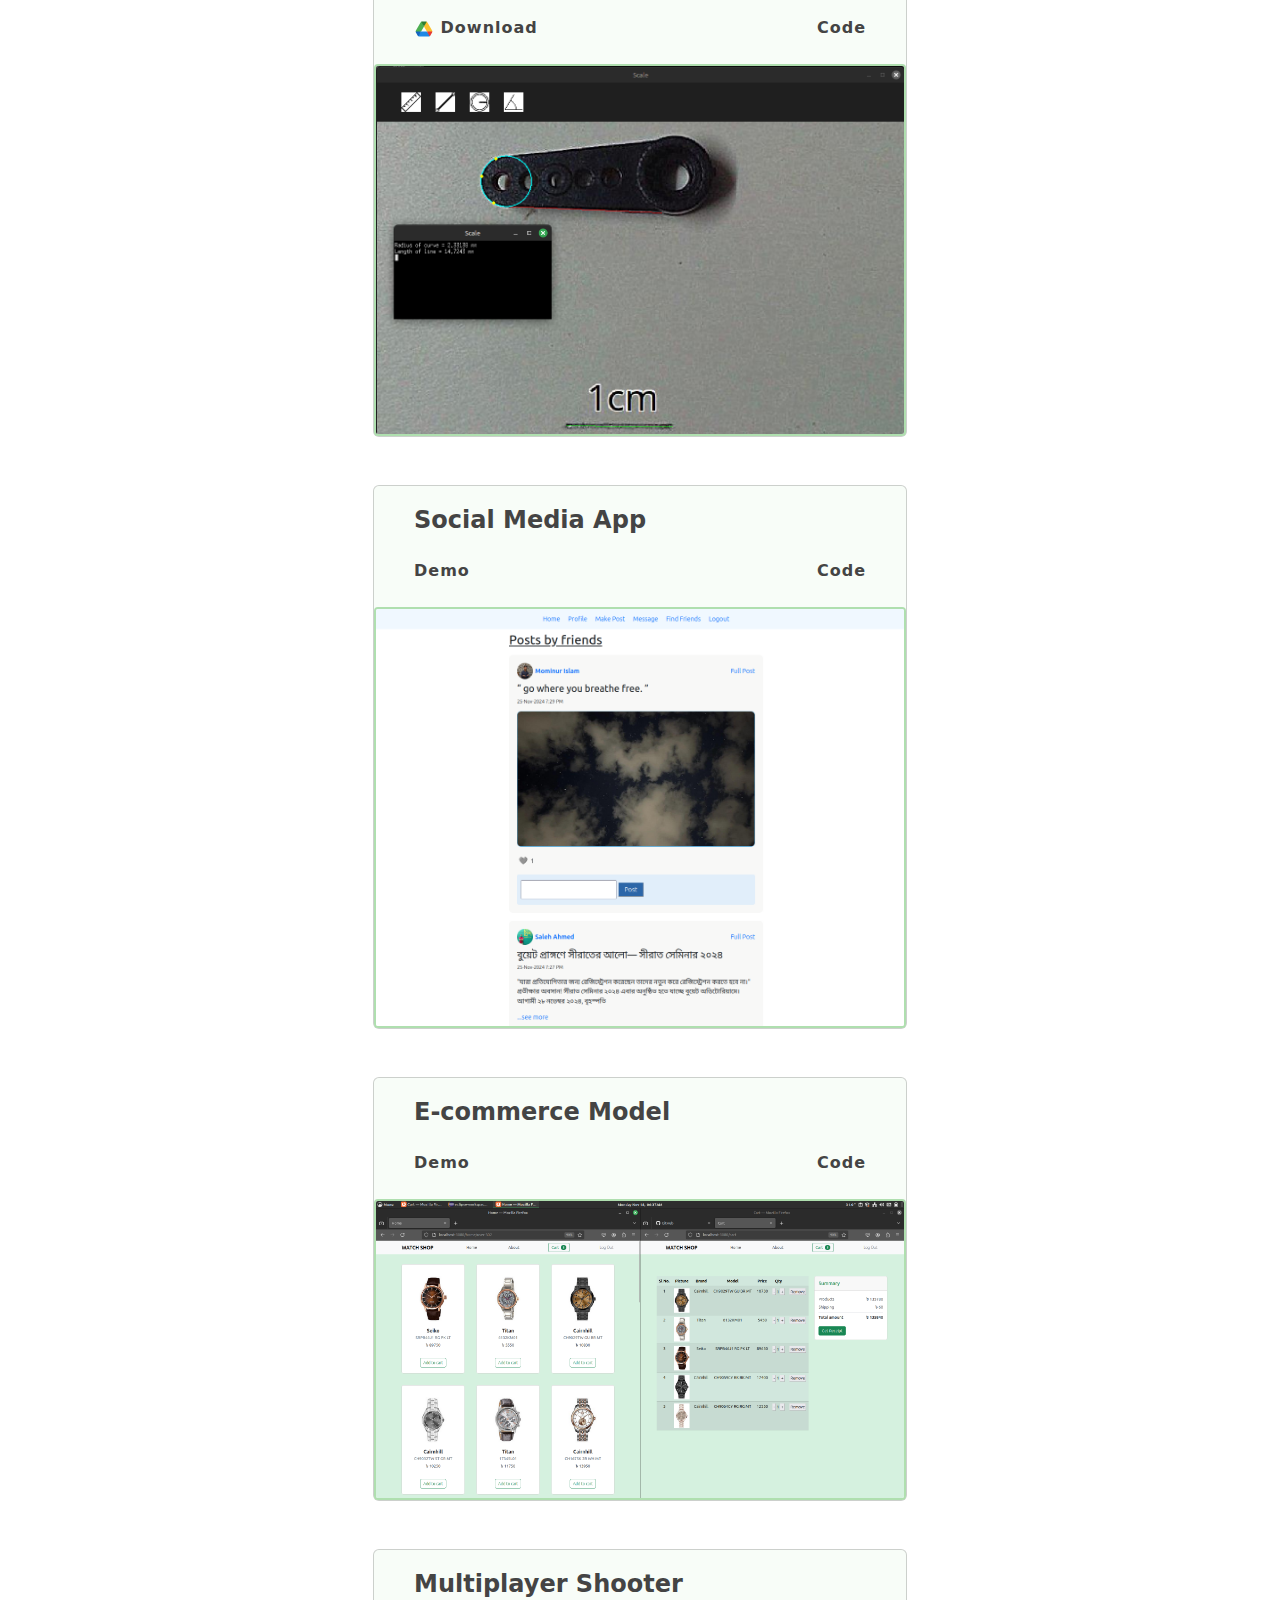
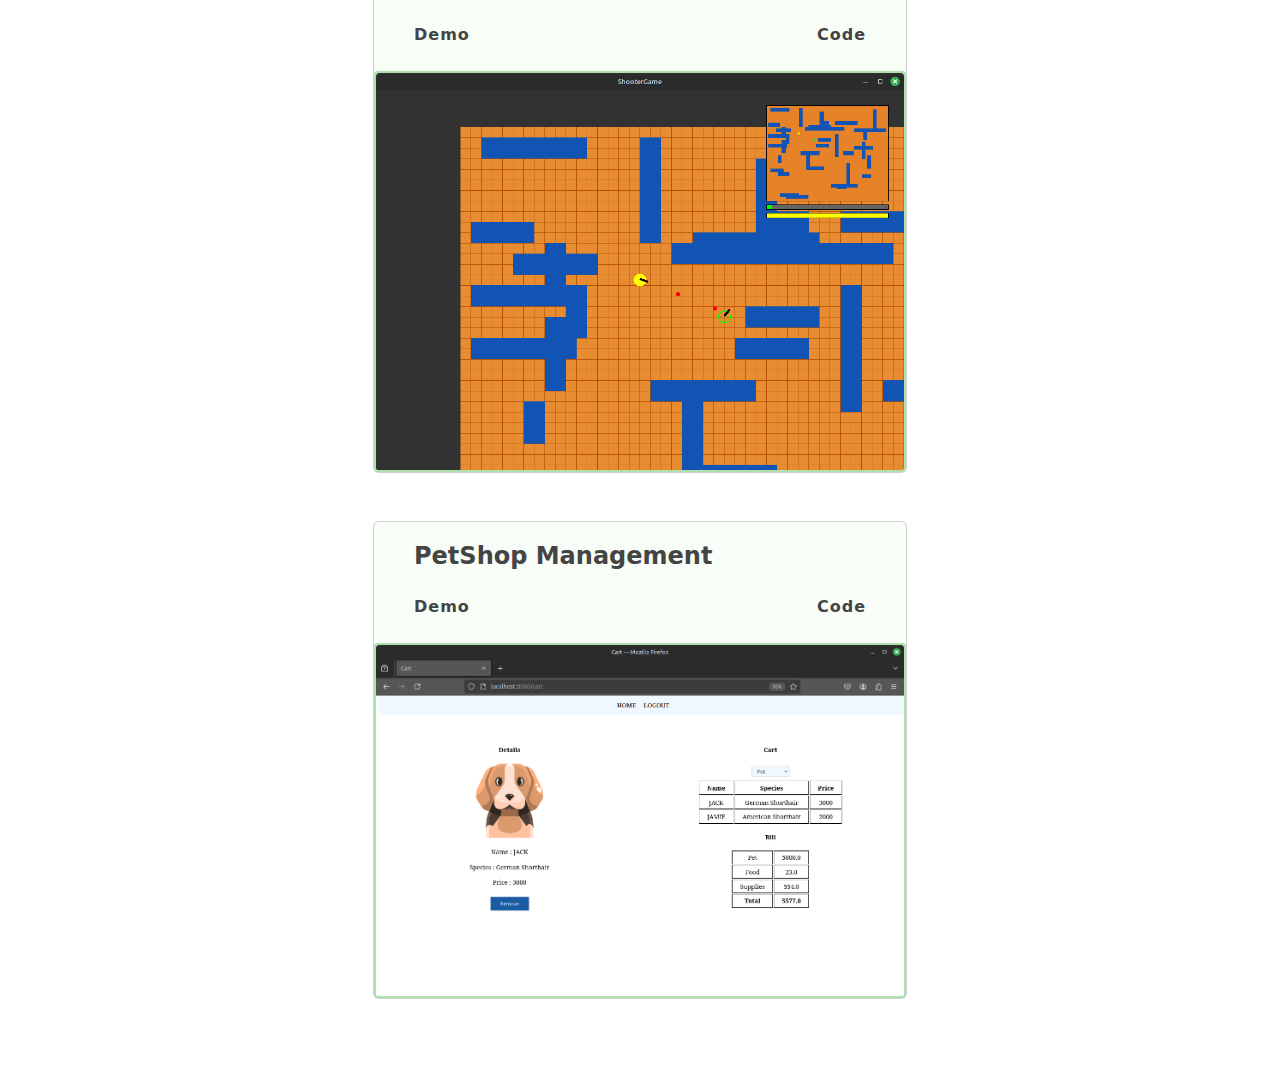
==== commit 0bbe7333: "Resume removed" ====
--- a/index.html
+++ b/index.html
@@ -20,7 +20,6 @@
         <ul id="nav" class="nav">
             <a id="projectButton">PROJECTS</a>
             <a href="https://best-rion.github.io/me/about/">ABOUT</a>
-            <a href="https://best-rion.github.io/me/resume/">RESUME</a>
         </ul>
     </nav>
 
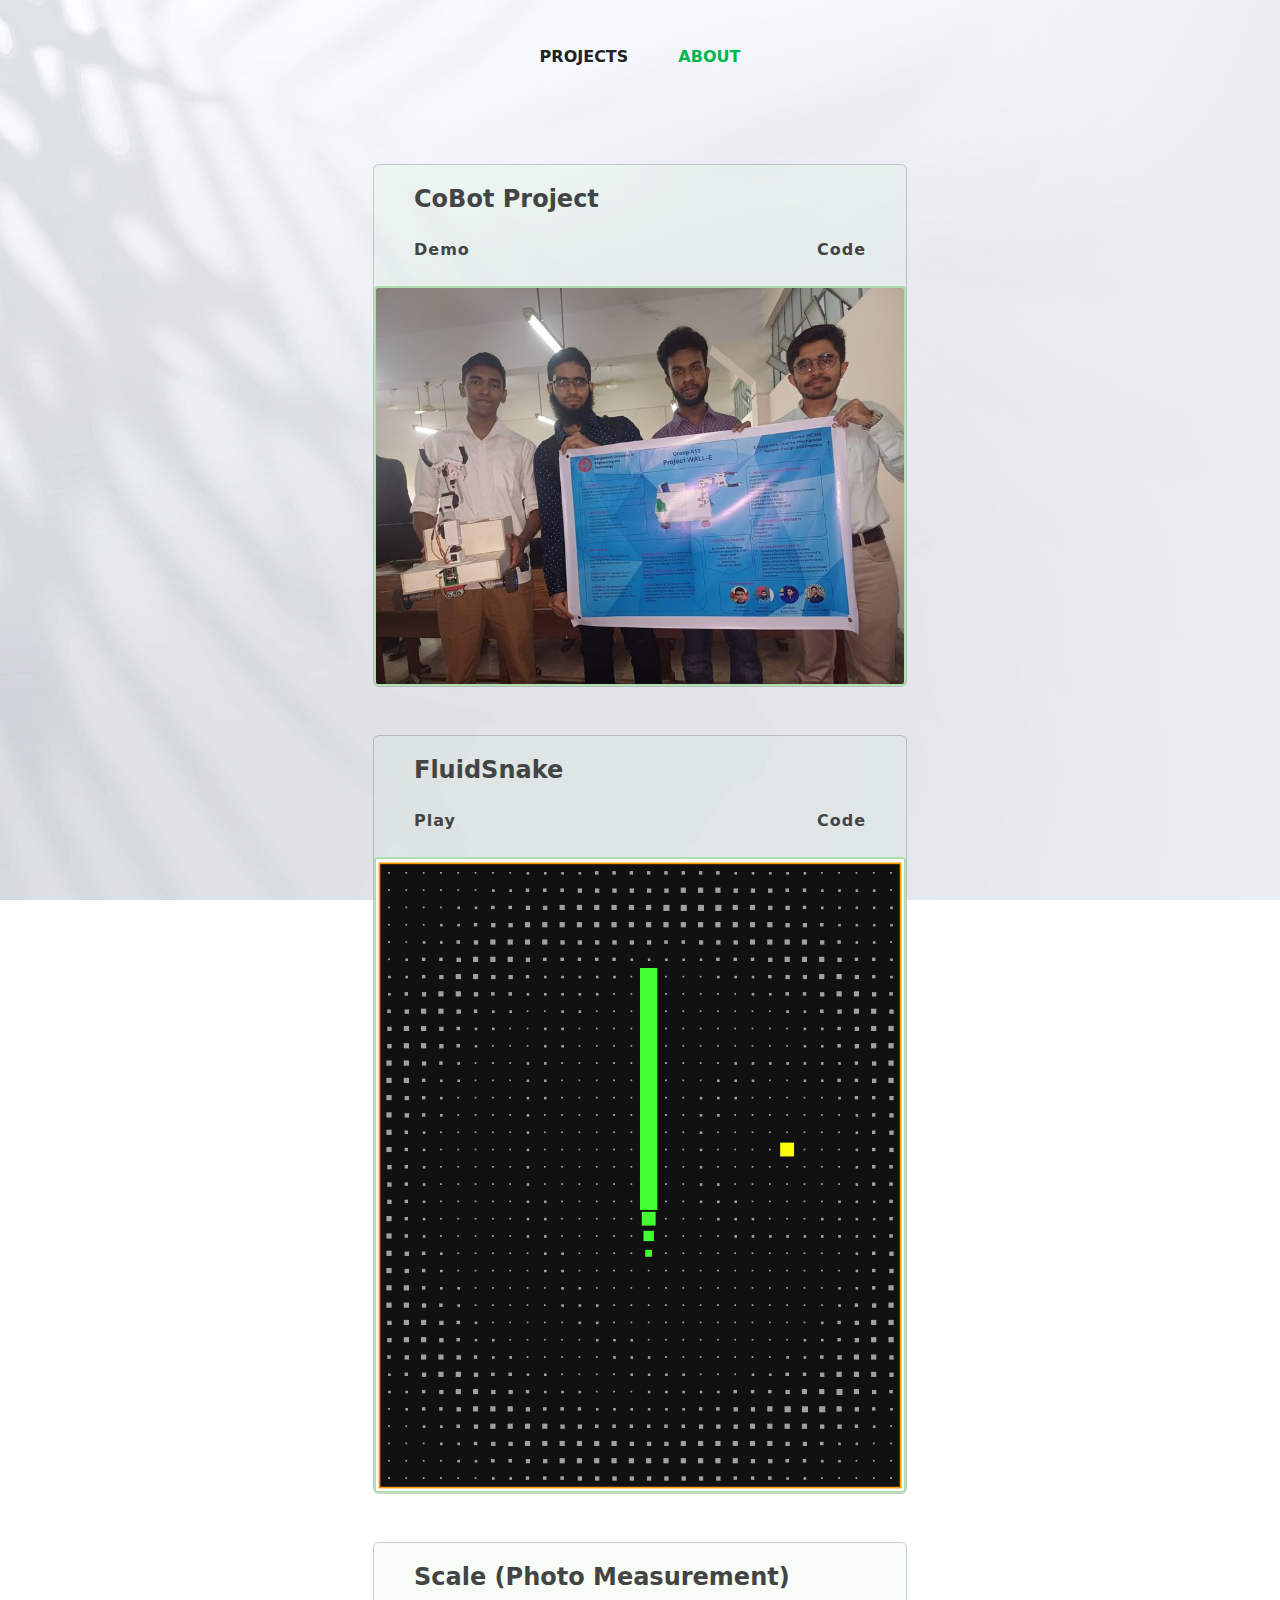
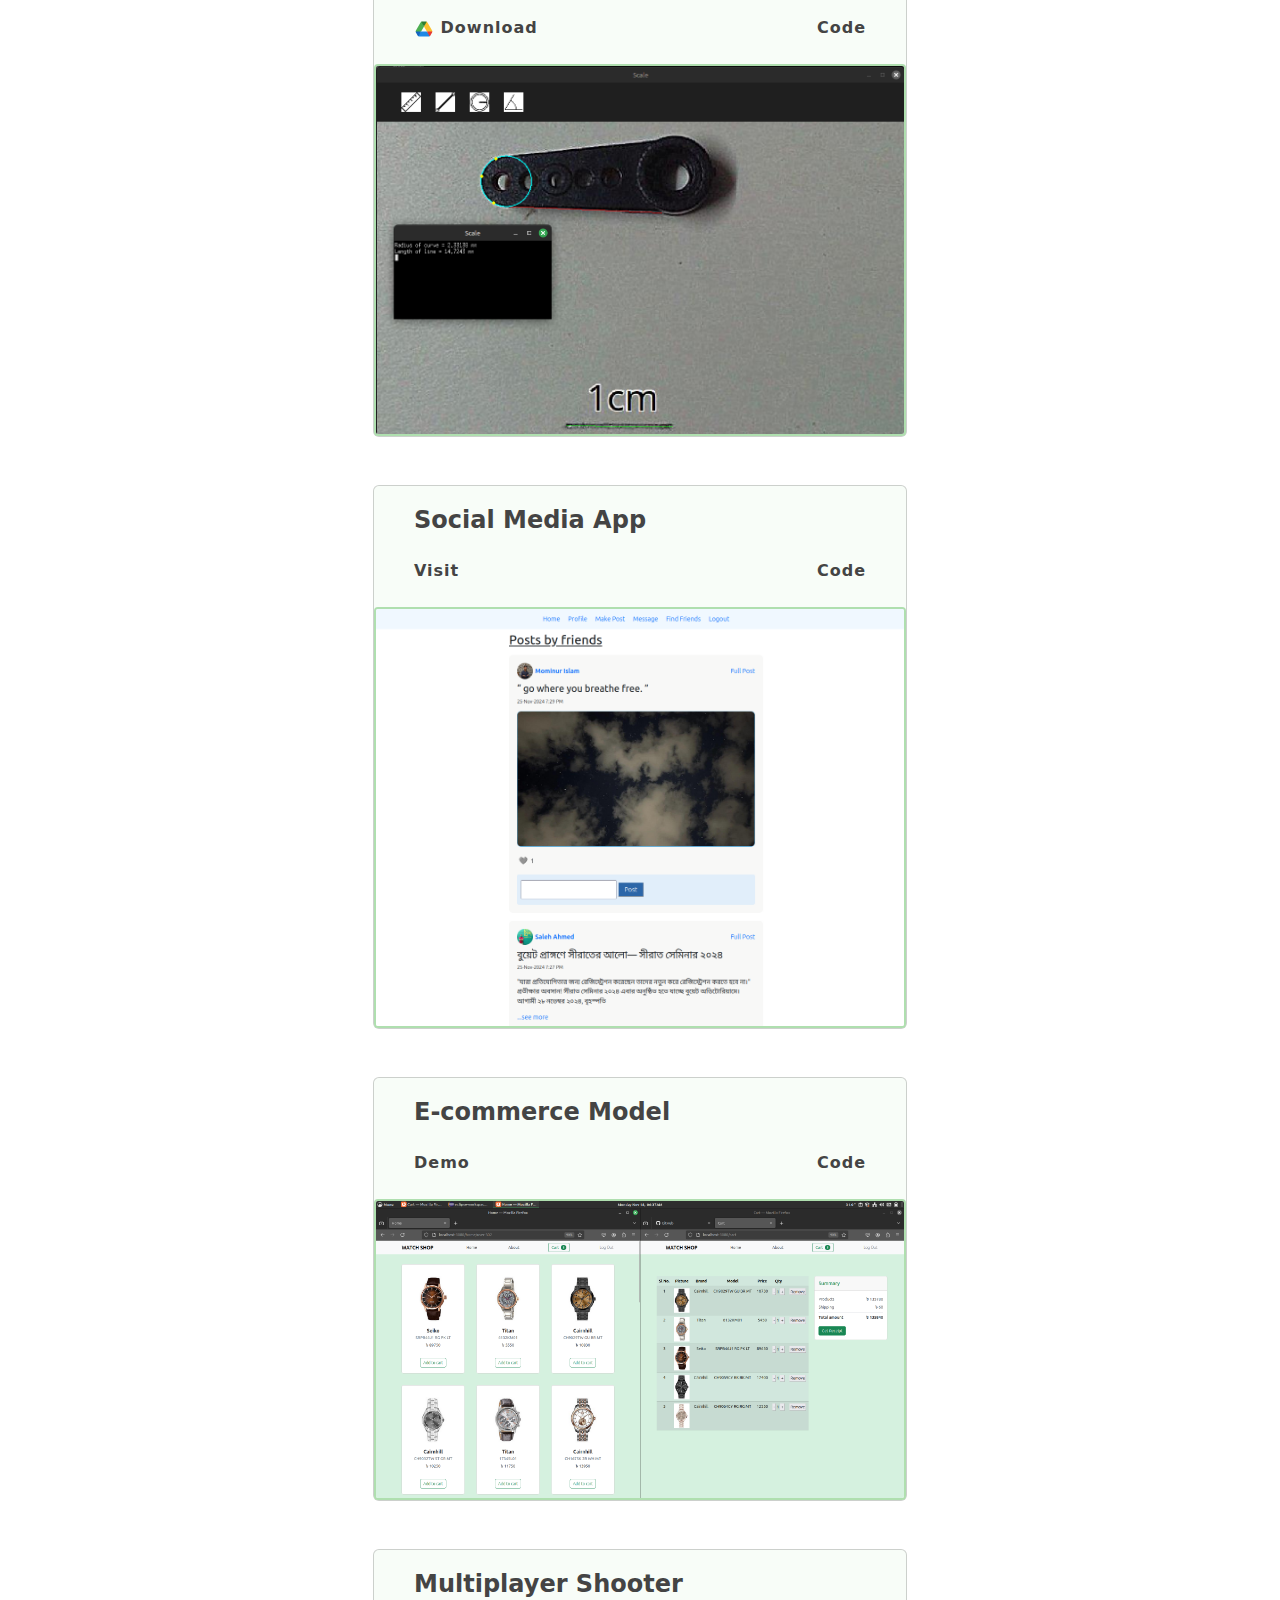
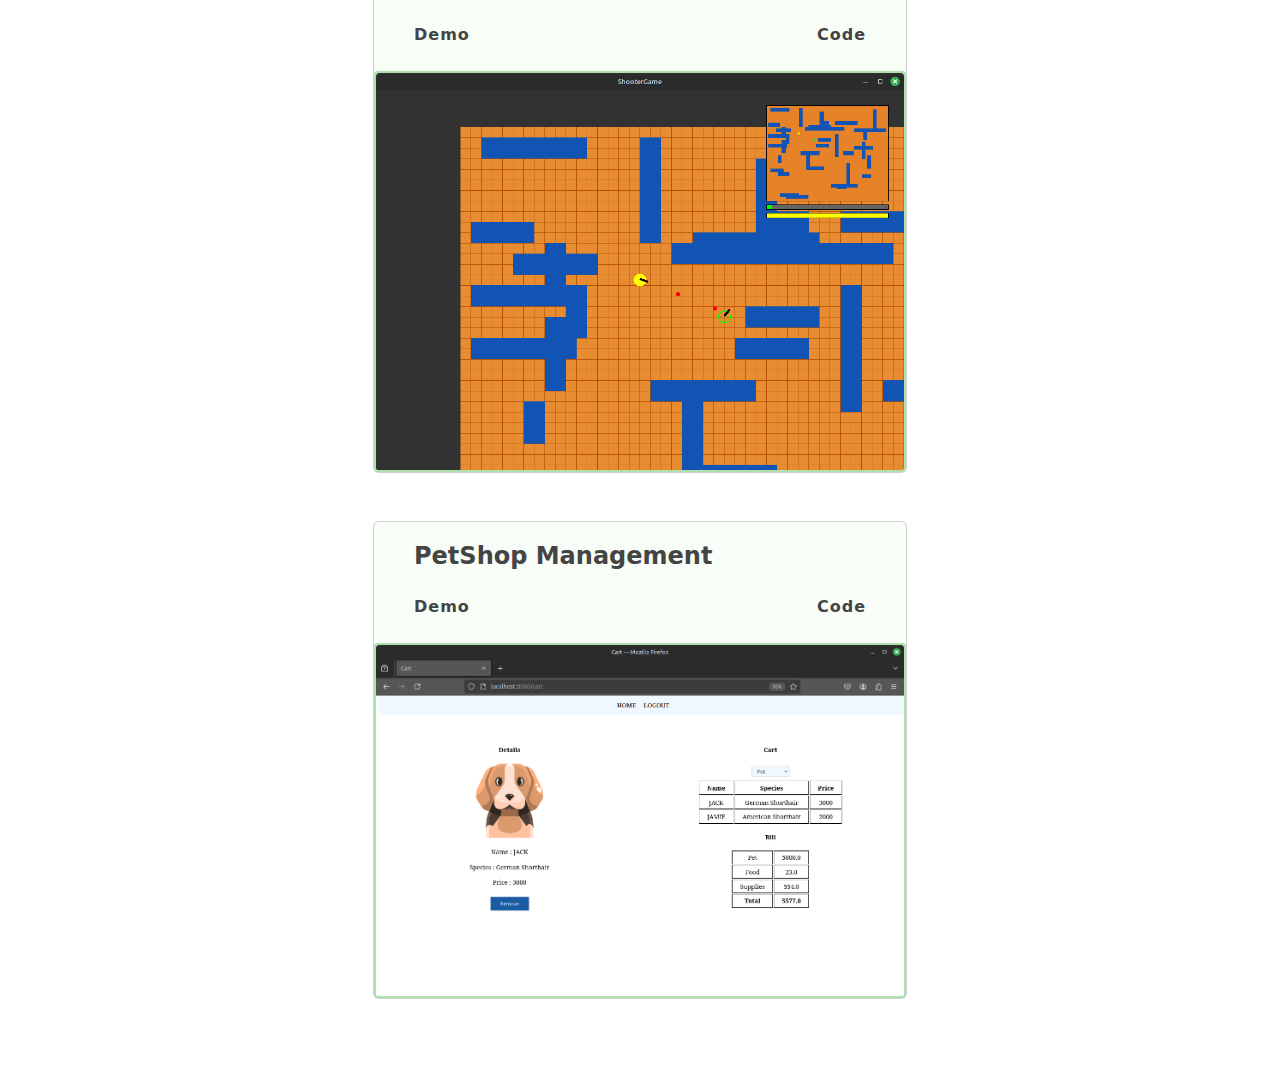
==== commit cadbb6bd: "Social Medial project link added" ====
--- a/index.html
+++ b/index.html
@@ -88,7 +88,7 @@
                         <h4 class="card-title mt-1 mb-4"><strong><a href="projects/Social">Social Media App <small><i class="fa fa-link"></i></small></a></strong></h4> 
 
                         <div class="buttons d-flex justify-content-between my-2">
-                            <a href="https://youtu.be/NNZslURj-Yw" class="video" target="_blank"><i class="fab fa-youtube"></i> <span>Demo</span></a>
+                            <a href="https://hossainrion.com/social" class="video" target="_blank"><i class="fab fa-flobe"></i> <span>Visit</span></a>
                             <a href="https://github.com/best-rion/SpringBootSocialMedia" class="code" target="_blank"><i class="fa fa-code"></i> <span>Code</span></a>
                         </div>
                     </div>
@@ -118,7 +118,7 @@
                         <h4 class="card-title mt-1 mb-4"><strong><a href="projects/Shooter">Multiplayer Shooter <small><i class="fa fa-link"></i></small></a></strong></h4> 
 
                         <div class="buttons d-flex justify-content-between my-2">
-                            <a href="#" class="video" target="_blank"><span>Demo</span></a>
+                            <a href="https://youtu.be/s8LGu5mgB7I" class="video" target="_blank"><i class="fab fa-youtube"></i> <span>Demo</span></a>
                             <a href="https://github.com/best-rion/ServerForMultiplayerShooter" class="code" target="_blank"><i class="fa fa-code"></i> <span>Code</span></a>
                         </div>
                     </div>
